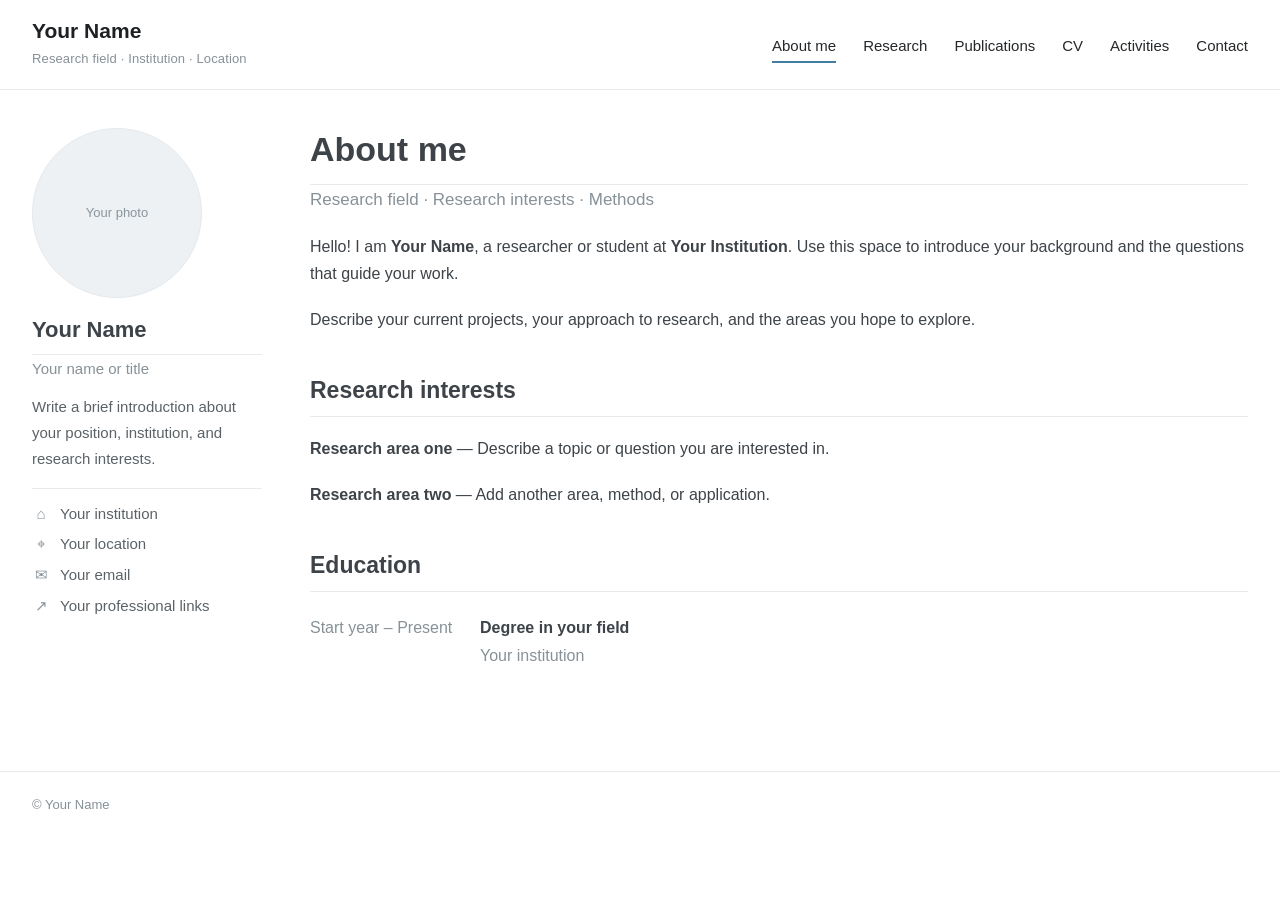
==== index.html @ 8ac61851 "Add academic homepage" ====
<!doctype html><html lang="en"><head><meta charset="utf-8"><meta name="viewport" content="width=device-width,initial-scale=1"><meta name="description" content="A personal academic website."><title>About me | Your Name</title><link rel="stylesheet" href="./style.css"></head><body><header><div class="masthead"><a class="brand" href="./"><strong>Your Name</strong><small>Research field · Institution · Location</small></a><nav class="nav" aria-label="Main navigation"><a href="./" aria-current="page">About me</a><a href="./research/">Research</a><a href="./publications/">Publications</a><a href="./cv/">CV</a><a href="./activities/">Activities</a><a href="./contact/">Contact</a></nav></div></header><div class="layout"><aside aria-label="Profile"><div class="portrait" role="img" aria-label="Profile photo placeholder">Your photo</div><h2 class="sidebar-name">Your Name</h2><p class="sidebar-sub">Your name or title</p><p class="bio">Write a brief introduction about your position, institution, and research interests.</p><div class="details"><div class="detail"><span class="icon" aria-hidden="true">⌂</span> Your institution</div><div class="detail"><span class="icon" aria-hidden="true">⌖</span> Your location</div><div class="detail"><span class="icon" aria-hidden="true">✉</span> Your email</div><div class="detail"><span class="icon" aria-hidden="true">↗</span> Your professional links</div></div></aside><main class="page"><h1>About me</h1><p class="lead">Research field · Research interests · Methods</p><p>Hello! I am <strong>Your Name</strong>, a researcher or student at <strong>Your Institution</strong>. Use this space to introduce your background and the questions that guide your work.</p><p>Describe your current projects, your approach to research, and the areas you hope to explore.</p><h2>Research interests</h2><p><strong>Research area one</strong> — Describe a topic or question you are interested in.</p><p><strong>Research area two</strong> — Add another area, method, or application.</p><h2>Education</h2><div class="entry"><span class="date">Start year – Present</span><div><strong>Degree in your field</strong><span class="muted">Your institution</span></div></div></main></div><footer><div class="footer-inner">© Your Name</div></footer></body></html>
---- style.css ----
:root{--ink:#3d4348;--muted:#879198;--line:#e8eaeb;--accent:#447da2}*{box-sizing:border-box}body{margin:0;background:#fff;color:var(--ink);font:16px/1.72 -apple-system,BlinkMacSystemFont,"Segoe UI",Arial,sans-serif}a{color:inherit}header{border-bottom:1px solid var(--line)}.masthead{max-width:1440px;margin:auto;padding:17px 32px;display:flex;align-items:center;justify-content:space-between;gap:24px}.brand{text-decoration:none;color:#1d2124}.brand strong{display:block;font-size:21px;line-height:1.3}.brand small{color:var(--muted);font-size:13px;letter-spacing:.01em}.nav{display:flex;align-items:center;gap:27px}.nav a{font-size:15px;color:#24282b;text-decoration:none;white-space:nowrap;border-bottom:2px solid transparent;padding:7px 0 3px}.nav a:hover,.nav a[aria-current=page]{border-color:var(--accent)}.layout{max-width:1440px;margin:38px auto 80px;padding:0 32px;display:grid;grid-template-columns:230px minmax(0,1fr);gap:48px}aside{color:#5b6267;font-size:15px}.portrait{width:170px;height:170px;border-radius:50%;background:#edf1f3;color:#89959d;display:grid;place-items:center;font-size:13px;border:1px solid #e5e9eb}.sidebar-name{font-size:22px;line-height:1.3;margin:18px 0 0;color:var(--ink)}.sidebar-sub{color:var(--muted);margin:1px 0 12px}.bio{margin:0 0 16px}.details{border-top:1px solid var(--line);padding-top:12px;display:grid;gap:5px}.detail{display:flex;gap:10px;align-items:baseline}.icon{width:18px;text-align:center;color:#89959d}.page{min-width:0}h1{font-size:34px;line-height:1.25;margin:0;border-bottom:1px solid var(--line);padding-bottom:14px}h2{font-size:23px;line-height:1.35;border-bottom:1px solid var(--line);padding:0 0 10px;margin:42px 0 18px}.lead{color:var(--muted);font-size:17px;margin:17px 0 29px}.page p{margin:0 0 18px}.entry{display:grid;grid-template-columns:150px 1fr;gap:20px;margin:22px 0}.date,.muted{color:var(--muted)}.entry strong{display:block}.empty{color:#6e787e}footer{border-top:1px solid var(--line);color:var(--muted);font-size:13px}.footer-inner{max-width:1440px;margin:auto;padding:22px 32px}@media(max-width:800px){.masthead{align-items:flex-start;flex-direction:column;padding:16px 22px}.nav{gap:10px 19px;flex-wrap:wrap}.layout{display:block;padding:0 22px;margin-top:28px}aside{margin-bottom:44px}.portrait{width:130px;height:130px}.details{grid-template-columns:repeat(2,minmax(0,1fr))}h1{font-size:30px}.entry{grid-template-columns:1fr;gap:0}}
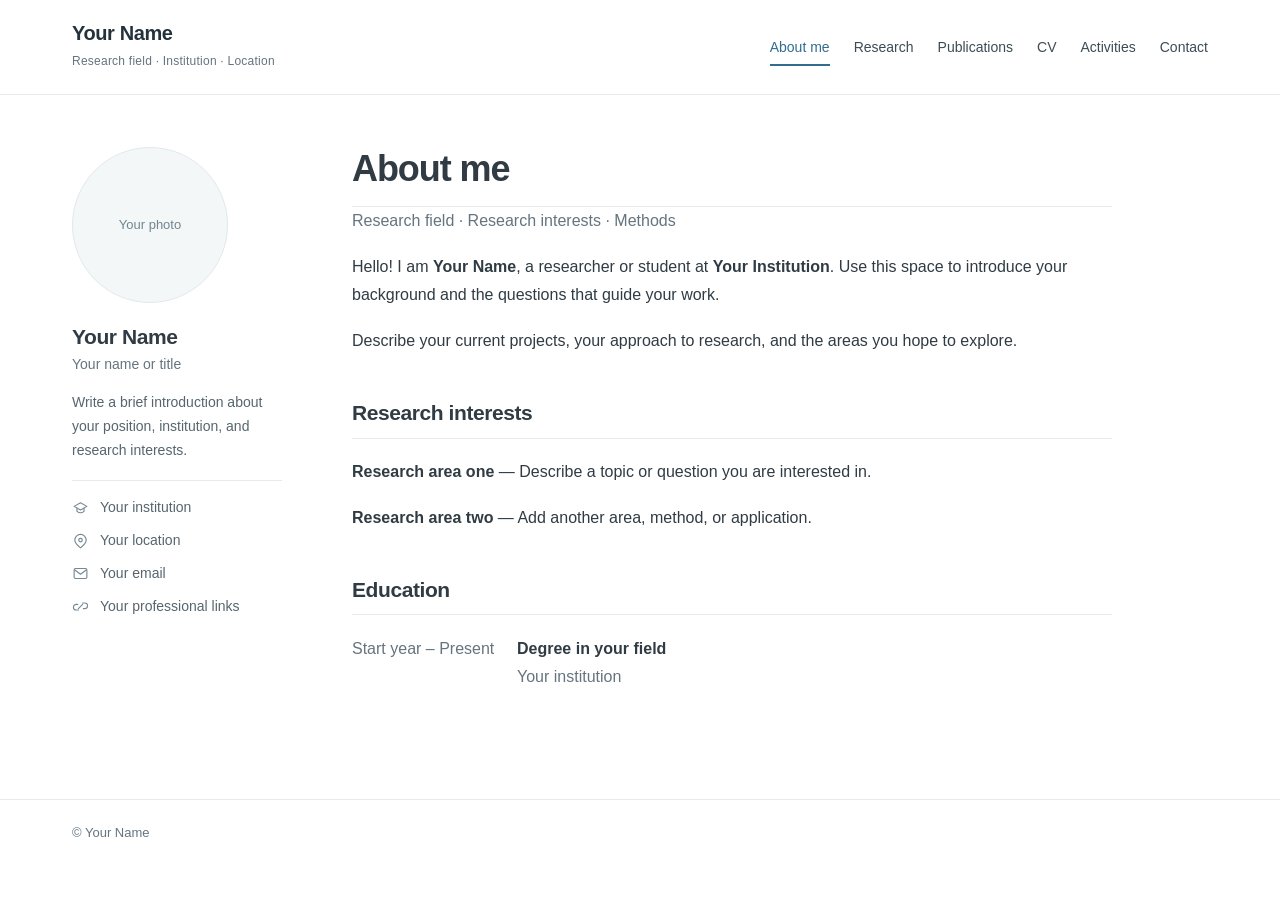
==== commit da9f2e28: "Improve academic homepage design" ====
--- a/index.html
+++ b/index.html
@@ -1 +1 @@
-<!doctype html><html lang="en"><head><meta charset="utf-8"><meta name="viewport" content="width=device-width,initial-scale=1"><meta name="description" content="A personal academic website."><title>About me | Your Name</title><link rel="stylesheet" href="./style.css"></head><body><header><div class="masthead"><a class="brand" href="./"><strong>Your Name</strong><small>Research field · Institution · Location</small></a><nav class="nav" aria-label="Main navigation"><a href="./" aria-current="page">About me</a><a href="./research/">Research</a><a href="./publications/">Publications</a><a href="./cv/">CV</a><a href="./activities/">Activities</a><a href="./contact/">Contact</a></nav></div></header><div class="layout"><aside aria-label="Profile"><div class="portrait" role="img" aria-label="Profile photo placeholder">Your photo</div><h2 class="sidebar-name">Your Name</h2><p class="sidebar-sub">Your name or title</p><p class="bio">Write a brief introduction about your position, institution, and research interests.</p><div class="details"><div class="detail"><span class="icon" aria-hidden="true">⌂</span> Your institution</div><div class="detail"><span class="icon" aria-hidden="true">⌖</span> Your location</div><div class="detail"><span class="icon" aria-hidden="true">✉</span> Your email</div><div class="detail"><span class="icon" aria-hidden="true">↗</span> Your professional links</div></div></aside><main class="page"><h1>About me</h1><p class="lead">Research field · Research interests · Methods</p><p>Hello! I am <strong>Your Name</strong>, a researcher or student at <strong>Your Institution</strong>. Use this space to introduce your background and the questions that guide your work.</p><p>Describe your current projects, your approach to research, and the areas you hope to explore.</p><h2>Research interests</h2><p><strong>Research area one</strong> — Describe a topic or question you are interested in.</p><p><strong>Research area two</strong> — Add another area, method, or application.</p><h2>Education</h2><div class="entry"><span class="date">Start year – Present</span><div><strong>Degree in your field</strong><span class="muted">Your institution</span></div></div></main></div><footer><div class="footer-inner">© Your Name</div></footer></body></html>+<!doctype html><html lang="en"><head><meta charset="utf-8"><meta name="viewport" content="width=device-width,initial-scale=1"><meta name="description" content="A personal academic website."><title>About me | Your Name</title><link rel="stylesheet" href="./style.css"></head><body><a class="skip-link" href="#main">Skip to content</a><header><div class="masthead"><a class="brand" href="./"><strong>Your Name</strong><small>Research field · Institution · Location</small></a><nav class="nav" aria-label="Main navigation"><a href="./" aria-current="page">About me</a><a href="./research/">Research</a><a href="./publications/">Publications</a><a href="./cv/">CV</a><a href="./activities/">Activities</a><a href="./contact/">Contact</a></nav></div></header><div class="layout"><aside aria-label="Profile"><div class="portrait" role="img" aria-label="Profile photo placeholder">Your photo</div><h2 class="sidebar-name">Your Name</h2><p class="sidebar-sub">Your name or title</p><p class="bio">Write a brief introduction about your position, institution, and research interests.</p><div class="details"><div class="detail"><svg class="icon" viewBox="0 0 24 24" aria-hidden="true"><path d='M3 9 12 4l9 5-9 5-9-5Z'/><path d='M7 11.5V16c2.8 2.2 7.2 2.2 10 0v-4.5'/></svg> Your institution</div><div class="detail"><svg class="icon" viewBox="0 0 24 24" aria-hidden="true"><path d='M20 10c0 5-8 11-8 11S4 15 4 10a8 8 0 1 1 16 0Z'/><circle cx='12' cy='10' r='2.5'/></svg> Your location</div><div class="detail"><svg class="icon" viewBox="0 0 24 24" aria-hidden="true"><rect x='3' y='5' width='18' height='14' rx='2'/><path d='m4 7 8 6 8-6'/></svg> Your email</div><div class="detail"><svg class="icon" viewBox="0 0 24 24" aria-hidden="true"><path d='M9 15 15 9M8 9H6a4 4 0 0 0 0 8h3M16 15h2a4 4 0 0 0 0-8h-3'/></svg> Your professional links</div></div></aside><main id="main" class="page"><h1>About me</h1><p class="lead">Research field · Research interests · Methods</p><p>Hello! I am <strong>Your Name</strong>, a researcher or student at <strong>Your Institution</strong>. Use this space to introduce your background and the questions that guide your work.</p><p>Describe your current projects, your approach to research, and the areas you hope to explore.</p><h2>Research interests</h2><p><strong>Research area one</strong> — Describe a topic or question you are interested in.</p><p><strong>Research area two</strong> — Add another area, method, or application.</p><h2>Education</h2><div class="entry"><span class="date">Start year – Present</span><div><strong>Degree in your field</strong><span class="muted">Your institution</span></div></div></main></div><footer><div class="footer-inner">© Your Name</div></footer></body></html>
--- a/style.css
+++ b/style.css
@@ -1,2 +1,65 @@
-
-:root{--ink:#3d4348;--muted:#879198;--line:#e8eaeb;--accent:#447da2}*{box-sizing:border-box}body{margin:0;background:#fff;color:var(--ink);font:16px/1.72 -apple-system,BlinkMacSystemFont,"Segoe UI",Arial,sans-serif}a{color:inherit}header{border-bottom:1px solid var(--line)}.masthead{max-width:1440px;margin:auto;padding:17px 32px;display:flex;align-items:center;justify-content:space-between;gap:24px}.brand{text-decoration:none;color:#1d2124}.brand strong{display:block;font-size:21px;line-height:1.3}.brand small{color:var(--muted);font-size:13px;letter-spacing:.01em}.nav{display:flex;align-items:center;gap:27px}.nav a{font-size:15px;color:#24282b;text-decoration:none;white-space:nowrap;border-bottom:2px solid transparent;padding:7px 0 3px}.nav a:hover,.nav a[aria-current=page]{border-color:var(--accent)}.layout{max-width:1440px;margin:38px auto 80px;padding:0 32px;display:grid;grid-template-columns:230px minmax(0,1fr);gap:48px}aside{color:#5b6267;font-size:15px}.portrait{width:170px;height:170px;border-radius:50%;background:#edf1f3;color:#89959d;display:grid;place-items:center;font-size:13px;border:1px solid #e5e9eb}.sidebar-name{font-size:22px;line-height:1.3;margin:18px 0 0;color:var(--ink)}.sidebar-sub{color:var(--muted);margin:1px 0 12px}.bio{margin:0 0 16px}.details{border-top:1px solid var(--line);padding-top:12px;display:grid;gap:5px}.detail{display:flex;gap:10px;align-items:baseline}.icon{width:18px;text-align:center;color:#89959d}.page{min-width:0}h1{font-size:34px;line-height:1.25;margin:0;border-bottom:1px solid var(--line);padding-bottom:14px}h2{font-size:23px;line-height:1.35;border-bottom:1px solid var(--line);padding:0 0 10px;margin:42px 0 18px}.lead{color:var(--muted);font-size:17px;margin:17px 0 29px}.page p{margin:0 0 18px}.entry{display:grid;grid-template-columns:150px 1fr;gap:20px;margin:22px 0}.date,.muted{color:var(--muted)}.entry strong{display:block}.empty{color:#6e787e}footer{border-top:1px solid var(--line);color:var(--muted);font-size:13px}.footer-inner{max-width:1440px;margin:auto;padding:22px 32px}@media(max-width:800px){.masthead{align-items:flex-start;flex-direction:column;padding:16px 22px}.nav{gap:10px 19px;flex-wrap:wrap}.layout{display:block;padding:0 22px;margin-top:28px}aside{margin-bottom:44px}.portrait{width:130px;height:130px}.details{grid-template-columns:repeat(2,minmax(0,1fr))}h1{font-size:30px}.entry{grid-template-columns:1fr;gap:0}}
+:root {
+  color-scheme: light;
+  --ink: #303b43;
+  --muted: #65747f;
+  --line: #e4eaed;
+  --accent: #326d8f;
+  --wash: #f3f7f8;
+}
+* { box-sizing: border-box; }
+html { scroll-behavior: smooth; }
+body { margin: 0; background: #fff; color: var(--ink); font: 16px/1.75 -apple-system, BlinkMacSystemFont, "Segoe UI", Arial, sans-serif; }
+a { color: var(--accent); text-underline-offset: .18em; }
+a:focus-visible { outline: 3px solid #77a7c0; outline-offset: 4px; border-radius: 2px; }
+.skip-link { position: absolute; top: -5em; left: 1em; background: #fff; padding: .5em .8em; z-index: 10; }
+.skip-link:focus { top: .5em; }
+header { border-bottom: 1px solid var(--line); }
+.masthead { max-width: 1200px; margin: auto; padding: 20px 32px; display: flex; align-items: center; justify-content: space-between; gap: 28px; }
+.brand { text-decoration: none; color: #24333b; flex-shrink: 0; }
+.brand strong { display: block; font-size: 20px; line-height: 1.3; letter-spacing: -.02em; }
+.brand small { color: var(--muted); font-size: 12px; letter-spacing: .02em; }
+.nav { display: flex; align-items: center; gap: 24px; flex-wrap: wrap; }
+.nav a { font-size: 14px; font-weight: 500; color: #3d4c54; text-decoration: none; white-space: nowrap; border-bottom: 2px solid transparent; padding: 7px 0 5px; transition: color .15s, border-color .15s; }
+.nav a:hover, .nav a[aria-current="page"] { color: var(--accent); border-color: var(--accent); }
+.layout { max-width: 1200px; margin: 52px auto 88px; padding: 0 32px; display: grid; grid-template-columns: 210px minmax(0, 760px); gap: 70px; align-items: start; min-height: 60vh; }
+aside { color: #56656e; font-size: 14px; line-height: 1.7; }
+.portrait { width: 156px; height: 156px; border-radius: 50%; background: var(--wash); color: #72858e; display: grid; place-items: center; font-size: 13px; border: 1px solid #e1e9ec; }
+.sidebar-name { font-size: 21px; letter-spacing: -.02em; line-height: 1.3; margin: 20px 0 0; color: var(--ink); }
+.sidebar-sub { color: var(--muted); margin: 3px 0 14px; }
+.bio { margin: 0 0 18px; }
+.details { border-top: 1px solid var(--line); padding-top: 15px; display: grid; gap: 9px; }
+.detail { display: flex; gap: 11px; align-items: center; }
+.icon { width: 17px; height: 17px; flex: none; color: #758893; stroke: currentColor; fill: none; stroke-width: 1.6; stroke-linecap: round; stroke-linejoin: round; }
+.page { min-width: 0; }
+h1 { font-size: clamp(30px, 3.4vw, 36px); line-height: 1.2; letter-spacing: -.03em; margin: 0; padding-bottom: 16px; border-bottom: 1px solid var(--line); }
+.page h2 { font-size: 21px; line-height: 1.35; letter-spacing: -.02em; border-bottom: 1px solid var(--line); padding: 0 0 10px; margin: 44px 0 19px; }
+.lead { color: var(--muted); font-size: 16px; margin: 17px 0 30px; }
+.page p { margin: 0 0 18px; }
+.entry { display: grid; grid-template-columns: 145px 1fr; gap: 20px; margin: 20px 0; }
+.date, .muted { color: var(--muted); }
+.entry strong { display: block; }
+.empty { color: #61727b; }
+.item { padding: 2px 0 16px; }
+.item + .item { padding-top: 18px; border-top: 1px solid var(--line); }
+.item h3 { font-size: 16px; margin: 0 0 5px; }
+.item p { margin: 0 0 6px; }
+.item .meta { color: var(--muted); font-size: 14px; }
+footer { border-top: 1px solid var(--line); color: var(--muted); font-size: 13px; }
+.footer-inner { max-width: 1200px; margin: auto; padding: 22px 32px; }
+@media (max-width: 850px) {
+  .masthead { align-items: flex-start; flex-direction: column; gap: 13px; }
+  .nav { gap: 8px 20px; }
+  .layout { gap: 42px; grid-template-columns: 190px minmax(0,1fr); }
+}
+@media (max-width: 620px) {
+  .masthead { padding: 18px 22px; }
+  .nav { column-gap: 19px; row-gap: 3px; }
+  .nav a { padding: 6px 0; }
+  .layout { display: block; padding: 0 22px; margin: 32px auto 60px; }
+  aside { margin-bottom: 42px; }
+  .portrait { width: 112px; height: 112px; }
+  .sidebar-name { margin-top: 16px; }
+  .details { grid-template-columns: repeat(2, minmax(0, 1fr)); }
+  .entry { grid-template-columns: 1fr; gap: 2px; }
+  .footer-inner { padding: 22px; }
+}
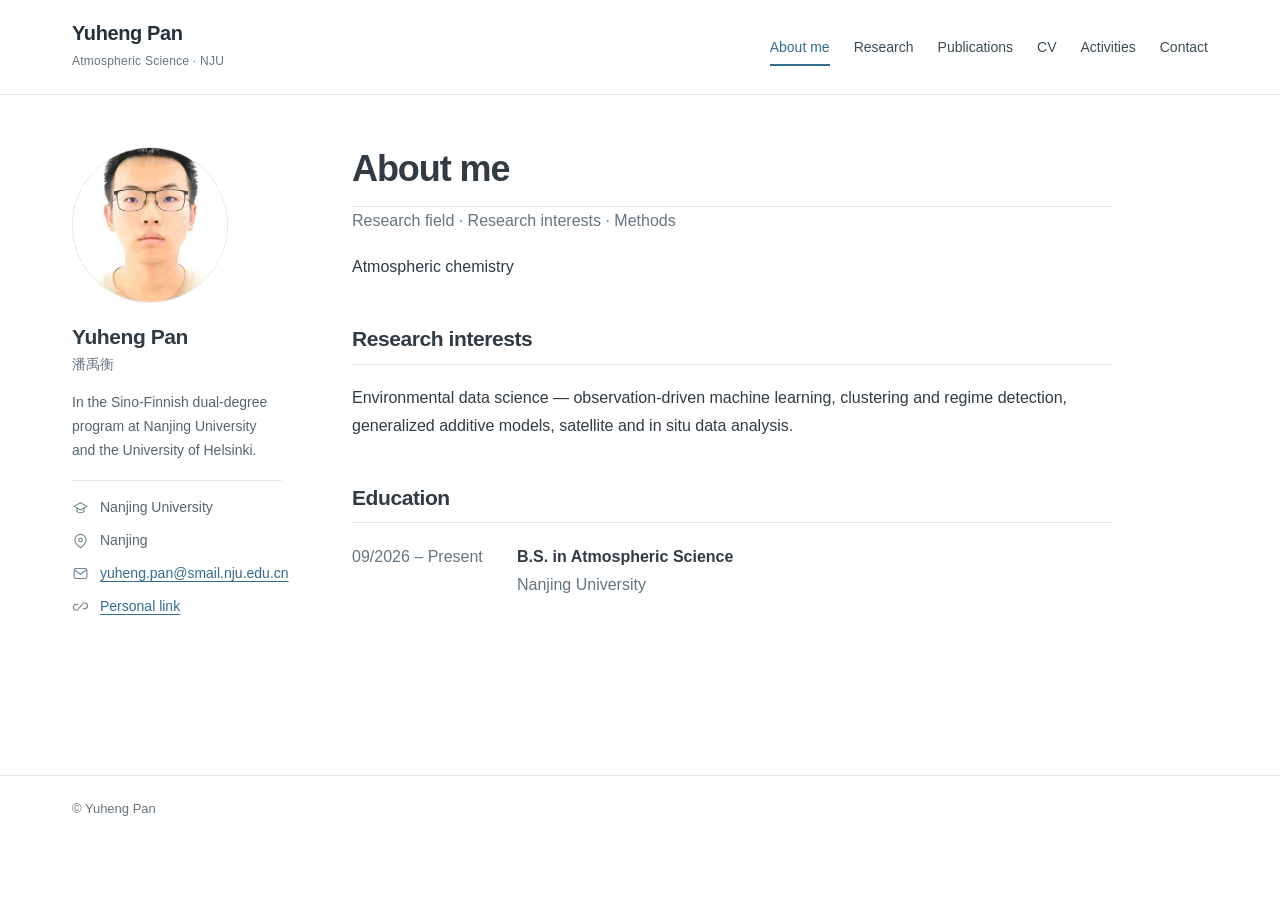
==== commit b1063396: "Update website from local editor" ====
--- a/index.html
+++ b/index.html
@@ -1 +1 @@
-<!doctype html><html lang="en"><head><meta charset="utf-8"><meta name="viewport" content="width=device-width,initial-scale=1"><meta name="description" content="A personal academic website."><title>About me | Your Name</title><link rel="stylesheet" href="./style.css"></head><body><a class="skip-link" href="#main">Skip to content</a><header><div class="masthead"><a class="brand" href="./"><strong>Your Name</strong><small>Research field · Institution · Location</small></a><nav class="nav" aria-label="Main navigation"><a href="./" aria-current="page">About me</a><a href="./research/">Research</a><a href="./publications/">Publications</a><a href="./cv/">CV</a><a href="./activities/">Activities</a><a href="./contact/">Contact</a></nav></div></header><div class="layout"><aside aria-label="Profile"><div class="portrait" role="img" aria-label="Profile photo placeholder">Your photo</div><h2 class="sidebar-name">Your Name</h2><p class="sidebar-sub">Your name or title</p><p class="bio">Write a brief introduction about your position, institution, and research interests.</p><div class="details"><div class="detail"><svg class="icon" viewBox="0 0 24 24" aria-hidden="true"><path d='M3 9 12 4l9 5-9 5-9-5Z'/><path d='M7 11.5V16c2.8 2.2 7.2 2.2 10 0v-4.5'/></svg> Your institution</div><div class="detail"><svg class="icon" viewBox="0 0 24 24" aria-hidden="true"><path d='M20 10c0 5-8 11-8 11S4 15 4 10a8 8 0 1 1 16 0Z'/><circle cx='12' cy='10' r='2.5'/></svg> Your location</div><div class="detail"><svg class="icon" viewBox="0 0 24 24" aria-hidden="true"><rect x='3' y='5' width='18' height='14' rx='2'/><path d='m4 7 8 6 8-6'/></svg> Your email</div><div class="detail"><svg class="icon" viewBox="0 0 24 24" aria-hidden="true"><path d='M9 15 15 9M8 9H6a4 4 0 0 0 0 8h3M16 15h2a4 4 0 0 0 0-8h-3'/></svg> Your professional links</div></div></aside><main id="main" class="page"><h1>About me</h1><p class="lead">Research field · Research interests · Methods</p><p>Hello! I am <strong>Your Name</strong>, a researcher or student at <strong>Your Institution</strong>. Use this space to introduce your background and the questions that guide your work.</p><p>Describe your current projects, your approach to research, and the areas you hope to explore.</p><h2>Research interests</h2><p><strong>Research area one</strong> — Describe a topic or question you are interested in.</p><p><strong>Research area two</strong> — Add another area, method, or application.</p><h2>Education</h2><div class="entry"><span class="date">Start year – Present</span><div><strong>Degree in your field</strong><span class="muted">Your institution</span></div></div></main></div><footer><div class="footer-inner">© Your Name</div></footer></body></html>+<!doctype html><html lang="en"><head><meta charset="utf-8"><meta name="viewport" content="width=device-width,initial-scale=1"><meta name="description" content="A personal academic website."><title>About me | Yuheng Pan</title><link rel="stylesheet" href="./style.css"></head><body><a class="skip-link" href="#main">Skip to content</a><header><div class="masthead"><a class="brand" href="./"><strong>Yuheng Pan</strong><small>Atmospheric Science · NJU</small></a><nav class="nav" aria-label="Main navigation"><a href="./" aria-current="page">About me</a><a href="./research/">Research</a><a href="./publications/">Publications</a><a href="./cv/">CV</a><a href="./activities/">Activities</a><a href="./contact/">Contact</a></nav></div></header><div class="layout"><aside aria-label="Profile"><img class="portrait" src="./profile-photo.jpg" alt="Yuheng Pan" style="object-fit:cover"><h2 class="sidebar-name">Yuheng Pan</h2><p class="sidebar-sub">潘禹衡</p><p class="bio">In the Sino-Finnish dual-degree program at Nanjing University and the University of Helsinki.</p><div class="details"><div class="detail"><svg class="icon" viewBox="0 0 24 24" aria-hidden="true"><path d='M3 9 12 4l9 5-9 5-9-5Z'/><path d='M7 11.5V16c2.8 2.2 7.2 2.2 10 0v-4.5'/></svg> Nanjing University</div><div class="detail"><svg class="icon" viewBox="0 0 24 24" aria-hidden="true"><path d='M20 10c0 5-8 11-8 11S4 15 4 10a8 8 0 1 1 16 0Z'/><circle cx='12' cy='10' r='2.5'/></svg> Nanjing</div><div class="detail"><svg class="icon" viewBox="0 0 24 24" aria-hidden="true"><rect x='3' y='5' width='18' height='14' rx='2'/><path d='m4 7 8 6 8-6'/></svg> <a href="mailto:yuheng.pan@smail.nju.edu.cn">yuheng.pan@smail.nju.edu.cn</a></div><div class="detail"><svg class="icon" viewBox="0 0 24 24" aria-hidden="true"><path d='M9 15 15 9M8 9H6a4 4 0 0 0 0 8h3M16 15h2a4 4 0 0 0 0-8h-3'/></svg> <a href="https://github.com/ukoudes" target="_blank" rel="noopener noreferrer">Personal link</a></div></div></aside><main id="main" class="page"><h1>About me</h1><p class="lead">Research field · Research interests · Methods</p><p>Atmospheric chemistry</p><h2>Research interests</h2><p>Environmental data science — observation-driven machine learning, clustering and regime detection, generalized additive models, satellite and in situ data analysis.</p><h2>Education</h2><div class="entry"><span class="date">09/2026 – Present</span><div><strong>B.S. in Atmospheric Science</strong><span class="muted">Nanjing University</span></div></div></main></div><footer><div class="footer-inner">© Yuheng Pan</div></footer></body></html>
